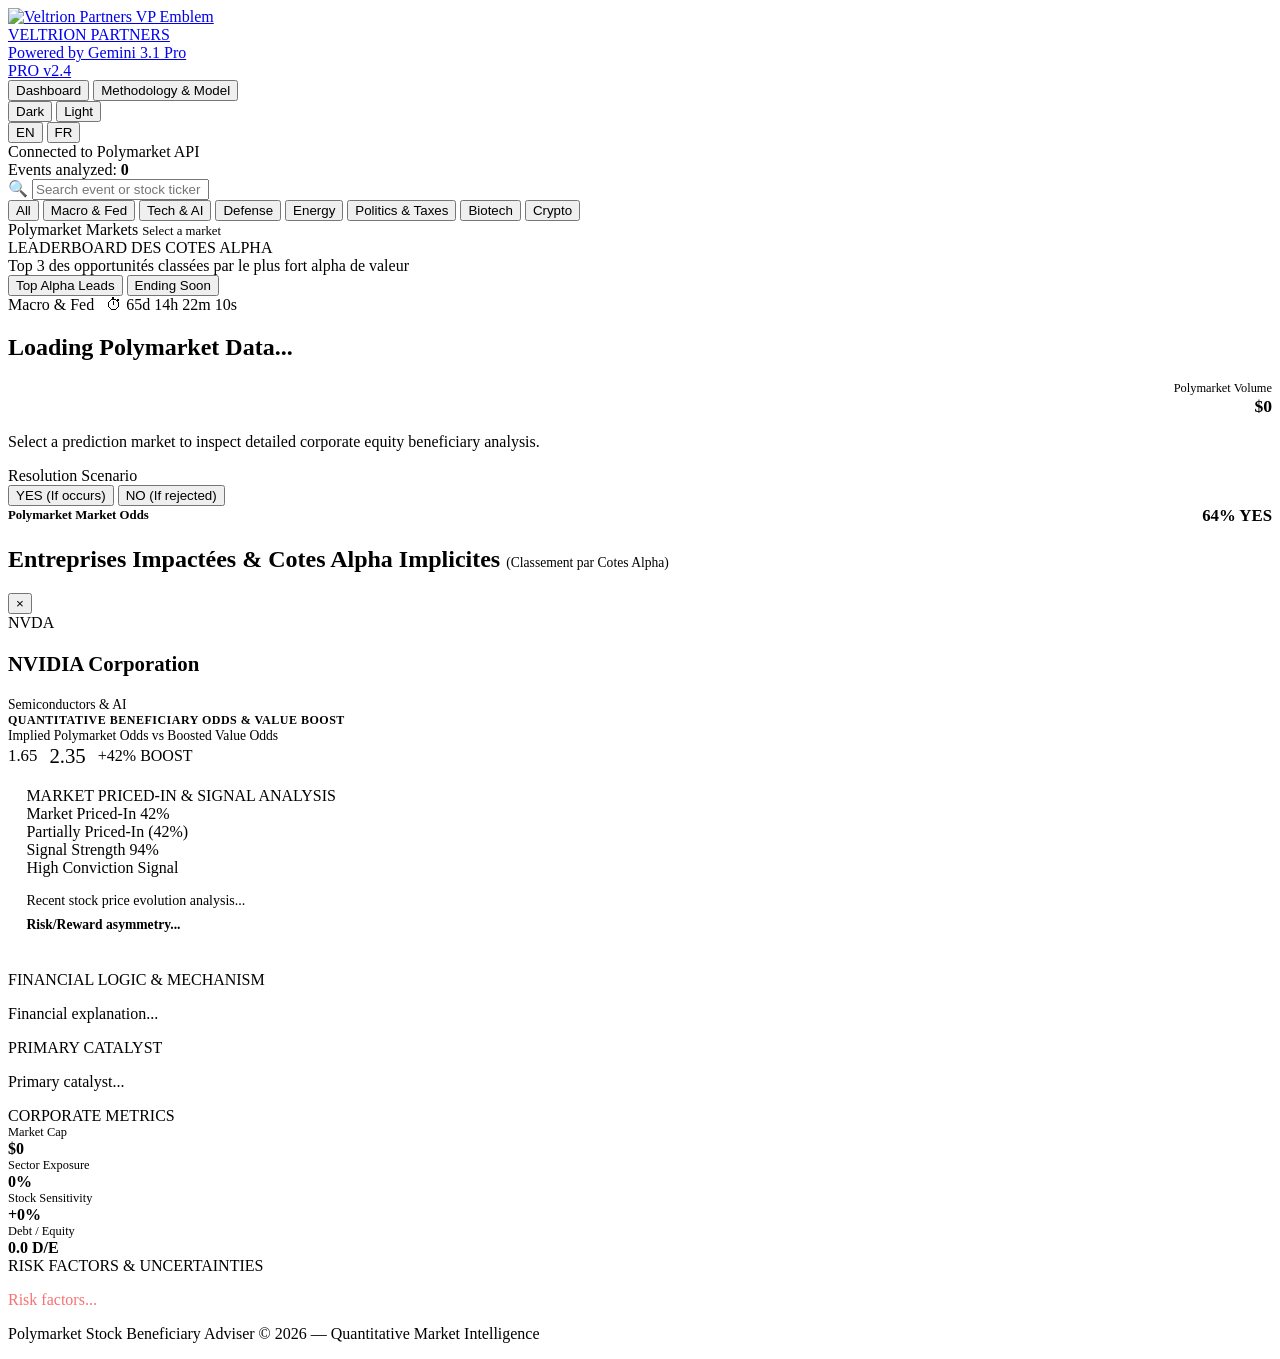
==== index.html @ 7eed27ce "Add files via upload" ====
<!DOCTYPE html>
<html lang="en">
<head>
  <meta charset="UTF-8">
  <meta name="viewport" content="width=device-width, initial-scale=1.0">
  <title>Veltrion Partners — Event Implied Equity Intelligence</title>
  <meta name="description" content="Stock market beneficiary & impact intelligence platform based on Polymarket prediction events. Identify top corporate gainers and risk exposure under event resolution scenarios.">
  <link rel="preconnect" href="https://fonts.googleapis.com">
  <link rel="preconnect" href="https://fonts.gstatic.com" crossorigin>
  <link href="https://fonts.googleapis.com/css2?family=Inter:wght@300;400;500;600;700;800&family=JetBrains+Mono:wght@400;500;700&display=swap" rel="stylesheet">
  <link rel="stylesheet" href="Assets/styles.css">
</head>
<body>

  <!-- Top Navigation Header -->
  <header class="app-header">
    <div class="header-container">
      <a href="#" class="brand-logo">
        <div class="brand-icon">
          <img src="Assets/vp_logo_detoure_original.png" alt="Veltrion Partners VP Emblem" class="brand-img-logo">
        </div>
        <div>
          <div class="brand-text">VELTRION PARTNERS</div>
          <div class="brand-subtext" data-i18n="brandSubtext">Powered by Gemini 3.1 Pro</div>
        </div>
        <span class="brand-badge">PRO v2.4</span>
      </a>

      <!-- Primary View Navigation Tabs (Clean text only, no icons) -->
      <nav class="app-nav">
        <button class="nav-tab active" id="nav-btn-dashboard" data-i18n="navDashboard">Dashboard</button>
        <button class="nav-tab" id="nav-btn-methodology" data-i18n="navMethodology">Methodology & Model</button>
      </nav>

      <div class="header-stats">
        <!-- Segmented Light / Dark Theme Switcher -->
        <div class="theme-switcher">
          <button id="theme-dark-btn" class="theme-btn active" data-theme="dark">Dark</button>
          <button id="theme-light-btn" class="theme-btn" data-theme="light">Light</button>
        </div>

        <!-- Language Switcher Button -->
        <div class="lang-switcher">
          <button id="lang-en-btn" class="lang-btn active" data-lang="en">EN</button>
          <button id="lang-fr-btn" class="lang-btn" data-lang="fr">FR</button>
        </div>

        <div class="stat-chip" id="api-status-chip">
          <span class="dot"></span>
          <span id="api-status-text">Connected to Polymarket API</span>
        </div>
        <div class="stat-chip">
          <span data-i18n="eventsAnalyzed">Events analyzed:</span>
          <strong id="events-count-badge" class="text-highlight">0</strong>
        </div>
      </div>
    </div>
  </header>

  <!-- Main Layout Container -->
  <main class="main-layout" id="main-dashboard-view">

    <!-- Left Sidebar: Event List & Filters -->
    <aside class="events-sidebar">
      <div class="controls-bar">
        <div class="search-box">
          <span class="search-icon">🔍</span>
          <input type="text" id="search-input" class="search-input" placeholder="Search event or stock ticker (NVDA, Fed...)..." data-i18n-placeholder="searchPlaceholder">
        </div>
      </div>

      <div class="category-pills" id="category-pills">
        <button class="pill-btn active" data-category="all" data-i18n="catAll">All</button>
        <button class="pill-btn" data-category="Macro & Fed" data-i18n="catMacro">Macro & Fed</button>
        <button class="pill-btn" data-category="Tech & AI Policy" data-i18n="catTech">Tech & AI</button>
        <button class="pill-btn" data-category="Defense & Geopolitics" data-i18n="catDefense">Defense</button>
        <button class="pill-btn" data-category="Energy & Climate" data-i18n="catEnergy">Energy</button>
        <button class="pill-btn" data-category="Politics & Taxes" data-i18n="catPolitics">Politics & Taxes</button>
        <button class="pill-btn" data-category="Biotech & Healthcare" data-i18n="catBiotech">Biotech</button>
        <button class="pill-btn" data-category="Crypto & Finance" data-i18n="catCrypto">Crypto</button>
      </div>

      <div class="sidebar-title">
        <span data-i18n="sidebarTitle">Polymarket Markets</span>
        <span style="font-size: 0.8rem; color: var(--text-muted);" id="market-list-subtitle" data-i18n="sidebarSubtitle">Select a market</span>
      </div>

      <!-- Events List Container -->
      <div id="events-list-container">
        <!-- Event cards will be dynamically injected here -->
      </div>
    </aside>

    <!-- Main View Panel: Active Event Dashboard -->
    <section class="dashboard-container">

      <!-- TOP ALPHA LEADERBOARD BANNER -->
      <div class="top-opportunities-banner" id="top-opportunities-banner">
        <div class="banner-header">
          <div class="banner-title-group">
            <div class="banner-title" id="banner-title" data-i18n="topBannerTitle">LEADERBOARD DES COTES ALPHA</div>
            <div class="banner-subtitle" id="banner-subtitle" data-i18n="topBannerSubtitleBoost">Top 3 des opportunités classées par le plus fort alpha de valeur</div>
          </div>
          
          <!-- Dual Leaderboard Tabs (Highest Alpha vs Ending Soon) -->
          <div class="banner-tabs">
            <button class="banner-tab-btn active" id="btn-top-boost" data-i18n="tabHighestBoost">Top Alpha Leads</button>
            <button class="banner-tab-btn" id="btn-top-ending" data-i18n="tabEndingSoon">Ending Soon</button>
          </div>
        </div>
        <div class="top-cards-grid" id="top-cards-grid">
          <!-- Top 3 stock chips injected dynamically -->
        </div>
      </div>
      
      <!-- Event Hero View -->
      <div class="glass-panel event-hero" id="event-hero-panel">
        <div class="hero-top">
          <div>
            <div style="display: flex; align-items: center; gap: 0.75rem; margin-bottom: 0.5rem;">
              <span class="event-category-badge" id="hero-category">Macro & Fed</span>
              <!-- Live Ticking Countdown Timer -->
              <span class="timer-chip" id="hero-timer-chip">
                <span class="timer-icon">⏱</span>
                <span id="hero-countdown-text">65d 14h 22m 10s</span>
              </span>
            </div>
            <h1 class="hero-title" id="hero-title">Loading Polymarket Data...</h1>
          </div>
          <div style="text-align: right;">
            <div style="font-size: 0.775rem; color: var(--text-muted);" data-i18n="polyVolume">Polymarket Volume</div>
            <div style="font-family: var(--font-mono); font-weight: 700; font-size: 1.1rem; color: var(--text-primary);" id="hero-volume">$0</div>
          </div>
        </div>

        <p class="hero-description" id="hero-description">
          Select a prediction market to inspect detailed corporate equity beneficiary analysis.
        </p>

        <!-- Interactive Outcome Toggle & Fixed Read-Only Probability Display -->
        <div class="scenario-controls">
          <div class="outcome-toggle-group">
            <span class="control-label" data-i18n="resolutionScenario">Resolution Scenario</span>
            <div class="toggle-btns">
              <button class="toggle-btn active-yes" id="btn-scenario-yes" data-i18n="btnYes">YES (If occurs)</button>
              <button class="toggle-btn" id="btn-scenario-no" data-i18n="btnNo">NO (If rejected)</button>
            </div>
          </div>

          <!-- Fixed Read-Only Polymarket Gauge -->
          <div class="fixed-prob-box">
            <div style="display: flex; justify-content: space-between; align-items: center; font-size: 0.8rem;">
              <span style="font-weight: 600; color: var(--text-secondary);" data-i18n="fixedProbTitle">Polymarket Market Odds</span>
              <span style="font-family: var(--font-mono); font-weight: 700; color: var(--text-primary); font-size: 1.05rem;" id="hero-live-prob">64% YES</span>
            </div>
            <div class="fixed-prob-bar-track">
              <div class="fixed-prob-bar-fill" id="hero-live-prob-bar" style="width: 64%;"></div>
            </div>
          </div>
        </div>
      </div>

      <!-- Beneficiary Stock Grid Section -->
      <div class="beneficiaries-section">
        <div class="section-header">
          <h2 class="section-title">
            <span data-i18n="impactedTitle">Entreprises Impactées & Cotes Alpha Implicites</span>
            <span style="font-size: 0.85rem; font-weight: 400; color: var(--text-muted);" id="beneficiaries-subtitle">(Classement par Cotes Alpha)</span>
          </h2>
        </div>

        <div class="beneficiaries-grid" id="beneficiaries-grid">
          <!-- Stock Cards injected dynamically -->
        </div>
      </div>

    </section>
  </main>

  <!-- DEDICATED EXPANDED METHODOLOGY PANEL (FULL TAB VIEW) -->
  <section class="methodology-container" id="main-methodology-view" style="display: none;">
    <div class="glass-panel methodology-panel">
      <div class="methodology-header">
        <h1 data-i18n="methodologyTitle">Quantitative Implied Alpha & Pricing Lag Methodology</h1>
        <p data-i18n="methodologySubtitle">Institutional model framework developed by Veltrion Partners & powered by Gemini 3.1 Pro engine.</p>
      </div>

      <div class="methodology-grid">
        <!-- Card 1: Core Alpha Formula -->
        <div class="methodology-card">
          <div class="methodology-card-title" data-i18n="methFormulaTitle">1. Mathematical Implied Base Odds & Alpha Model</div>
          <div class="formula-box">
            <code>Base Implied Odds = 1 / P(Polymarket)</code><br>
            <code>Alpha Implied Odds = Base Odds × [1 + ((100 - PricedIn%) / 100) × (SignalStrength% / 100) × 0.42 + (β_stock / 20) × 0.22]</code>
          </div>
          <p data-i18n="methFormulaDesc">The Implied Value Alpha model quantifies the temporal lag between rapid prediction market re-pricing and trailing stock equity valuations. When prediction odds shift before stock prices adjust, the model projects asymmetric value alpha.</p>
        </div>

        <!-- Card 2: Dual Data Pillars -->
        <div class="methodology-card">
          <div class="methodology-card-title" data-i18n="methPillarsTitle">2. Dual Core Pillars & Correlation Signals</div>
          <ul class="methodology-list">
            <li><strong data-i18n="methPillar1Title">Polymarket Live Order Book:</strong> Direct stream of live event resolution probabilities ($P_{YES}$ / $P_{NO}$) updated in real time via the Polymarket Gamma API.</li>
            <li><strong data-i18n="methPillar2Title">Market Priced-In Level (%):</strong> Evaluates 30-day trailing stock momentum against prediction odds velocity to calculate unpriced equity alpha.</li>
            <li><strong data-i18n="methPillar3Title">Signal Strength Conviction (%):</strong> Multi-factor revenue and EPS exposure score derived from SEC EDGAR 10-K filings, corporate supply chains, and macroeconomic factor sensitivities.</li>
          </ul>
        </div>

        <!-- Card 3: Dual Gauges Logic -->
        <div class="methodology-card">
          <div class="methodology-card-title" data-i18n="methGaugesTitle">3. Institutional Dual Gauges Interpretation</div>
          <div class="gauges-explain-grid">
            <div>
              <strong style="color: var(--accent-gainer);" data-i18n="methPricedInLow">Low Priced-In (0–35%):</strong>
              <p data-i18n="methPricedInLowDesc">High unpriced opportunity. The equity market has not yet discounted the prediction outcome, creating maximum risk/reward asymmetry.</p>
            </div>
            <div style="margin-top: 0.5rem;">
              <strong style="color: var(--accent-cyan);" data-i18n="methSignalHigh">High Signal Conviction (80–100%):</strong>
              <p data-i18n="methSignalHighDesc">High directional conviction. Corporate cash flows and guidance have direct material exposure to the event catalyst.</p>
            </div>
          </div>
        </div>

        <!-- Card 4: Quantitative Beta Matrix & Execution Pipeline -->
        <div class="methodology-card">
          <div class="methodology-card-title" data-i18n="methBetaTitle">4. Event Beta & Stock Sensitivity Matrix</div>
          <p data-i18n="methBetaDesc" style="margin-bottom: 0.75rem;">Each corporate equity is assigned a specialized sector event beta ($\beta_{\text{event}}$). For macro rate decisions, commercial tariffs, or defense spending approvals, the model computes price impact coefficients per basis point shift in prediction odds.</p>
          <p data-i18n="methSourcesDesc" style="font-size: 0.85rem; color: var(--text-secondary); border-top: 1px dashed var(--border-subtle); padding-top: 0.75rem;">Engineered by Veltrion Partners and powered by Gemini 3.1 Pro reasoning, data is synthesized continuously from live prediction orderbooks, SEC EDGAR disclosures, interest rate futures curves, and historical stock betas.</p>
        </div>
      </div>
    </div>
  </section>

  <!-- Deep Company Analysis Modal -->
  <div class="modal-overlay" id="company-modal">
    <div class="modal-container">
      <button class="modal-close-btn" id="modal-close-btn">&times;</button>
      
      <div class="modal-header">
        <div class="modal-title-row">
          <span class="ticker-badge" id="modal-ticker">NVDA</span>
          <div>
            <h3 style="font-family: var(--font-heading); font-size: 1.3rem; color: var(--text-primary);" id="modal-company-name">NVIDIA Corporation</h3>
            <div style="font-size: 0.85rem; color: var(--text-muted);" id="modal-sector">Semiconductors & AI</div>
          </div>
        </div>
      </div>

      <!-- Odds Analysis Banner in Modal -->
      <div class="modal-odds-banner">
        <div>
          <div style="font-size: 0.75rem; font-weight: 700; color: var(--text-muted); text-transform: uppercase; letter-spacing: 0.5px;" data-i18n="modalOddsBannerTitle">QUANTITATIVE BENEFICIARY ODDS & VALUE BOOST</div>
          <div style="font-size: 0.85rem; color: var(--text-secondary);" id="modal-odds-sub-detail">Implied Polymarket Odds vs Boosted Value Odds</div>
        </div>
        <div style="display: flex; align-items: center; gap: 0.75rem;">
          <span class="base-odds" id="modal-base-odds" style="font-size: 1.05rem;">1.65</span>
          <span class="boosted-odds" id="modal-boosted-odds" style="font-size: 1.3rem;">2.35</span>
          <span class="boost-pill" id="modal-boost-pill">+42% BOOST</span>
        </div>
      </div>

      <!-- Market Priced-In & Signal Strength Section in Modal -->
      <div class="modal-section" style="background: rgba(255, 255, 255, 0.03); border: 1px solid var(--border-medium); padding: 1.15rem; border-radius: var(--radius-md);">
        <div class="modal-section-title" data-i18n="modalPricedInTitle">MARKET PRICED-IN & SIGNAL ANALYSIS</div>
        
        <!-- Modal Dual Gauges -->
        <div class="dual-gauges-grid" style="margin-bottom: 1rem;">
          <div class="gauge-card">
            <div class="gauge-top-row">
              <span class="gauge-title" data-i18n="pricedInLabel">Market Priced-In</span>
              <span class="gauge-value-text" id="modal-priced-in-status">42%</span>
            </div>
            <div class="gauge-track">
              <div class="gauge-fill fill-priced-in" id="modal-priced-in-bar" style="width: 42%;"></div>
            </div>
            <div class="gauge-subtitle-text" id="modal-priced-in-status-text">Partially Priced-In (42%)</div>
          </div>

          <div class="gauge-card">
            <div class="gauge-top-row">
              <span class="gauge-title" data-i18n="signalLabel">Signal Strength</span>
              <span class="gauge-value-text signal-high" id="modal-signal-score">94%</span>
            </div>
            <div class="gauge-track">
              <div class="gauge-fill fill-signal" id="modal-signal-bar" style="width: 94%;"></div>
            </div>
            <div class="gauge-subtitle-text" id="modal-signal-status-text">High Conviction Signal</div>
          </div>
        </div>

        <p class="modal-text" id="modal-priced-in-move" style="font-size: 0.875rem; margin-bottom: 0.5rem; color: var(--text-secondary);">Recent stock price evolution analysis...</p>
        <div style="font-size: 0.85rem; font-weight: 600; color: var(--accent-gainer);" id="modal-priced-in-asymmetry">Risk/Reward asymmetry...</div>
      </div>

      <div class="modal-section" style="margin-top: 1.25rem;">
        <div class="modal-section-title" data-i18n="modalFinancialLogic">FINANCIAL LOGIC & MECHANISM</div>
        <p class="modal-text" id="modal-rationale">Financial explanation...</p>
      </div>

      <div class="modal-section">
        <div class="modal-section-title" data-i18n="modalPrimaryCatalyst">PRIMARY CATALYST</div>
        <p class="modal-text" id="modal-catalyst">Primary catalyst...</p>
      </div>

      <div class="modal-section">
        <div class="modal-section-title" data-i18n="modalCorporateMetrics">CORPORATE METRICS</div>
        <div class="metrics-grid">
          <div>
            <div style="font-size: 0.775rem; color: var(--text-muted);" data-i18n="modalMarketCap">Market Cap</div>
            <div style="font-weight: 700; color: var(--text-primary);" id="modal-mcap">$0</div>
          </div>
          <div>
            <div style="font-size: 0.775rem; color: var(--text-muted);" data-i18n="modalExposure">Sector Exposure</div>
            <div style="font-weight: 700; color: var(--text-primary);" id="modal-exposure">0%</div>
          </div>
          <div>
            <div style="font-size: 0.775rem; color: var(--text-muted);" data-i18n="modalSensitivity">Stock Sensitivity</div>
            <div style="font-weight: 700; color: var(--accent-gainer);" id="modal-sensitivity">+0%</div>
          </div>
          <div>
            <div style="font-size: 0.775rem; color: var(--text-muted);" data-i18n="modalDebt">Debt / Equity</div>
            <div style="font-weight: 700; color: var(--text-primary);" id="modal-debt">0.0 D/E</div>
          </div>
        </div>
      </div>

      <div class="modal-section">
        <div class="modal-section-title" data-i18n="modalRisks" style="color: var(--accent-risk);">RISK FACTORS & UNCERTAINTIES</div>
        <p class="modal-text" id="modal-risks" style="color: #f87171;">Risk factors...</p>
      </div>
    </div>
  </div>

  <footer class="app-footer">
    <p data-i18n="footerText">Polymarket Stock Beneficiary Adviser &copy; 2026 — Quantitative Market Intelligence</p>
  </footer>

  <script src="Assets/polymarket_api.js"></script>
  <script src="Assets/beneficiary_mapping.js"></script>
  <script src="Assets/app.js"></script>
</body>
</html>
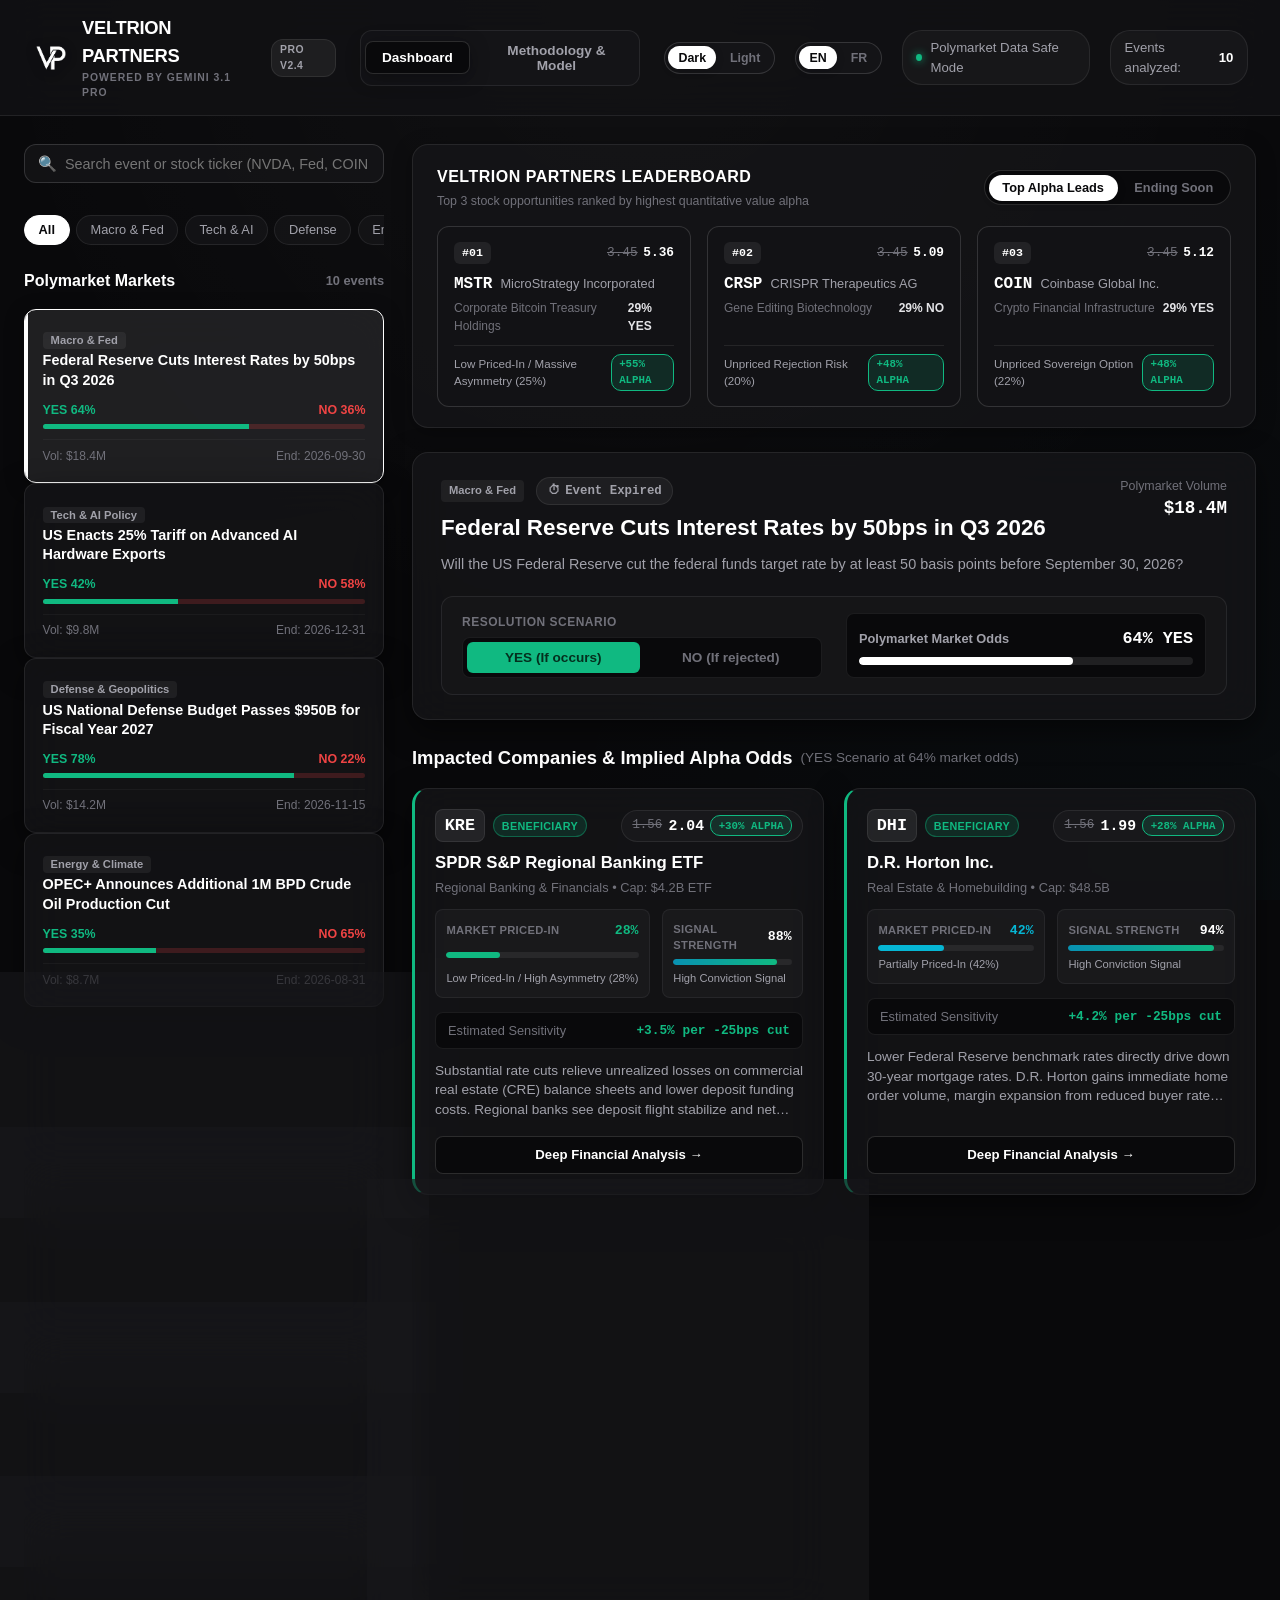
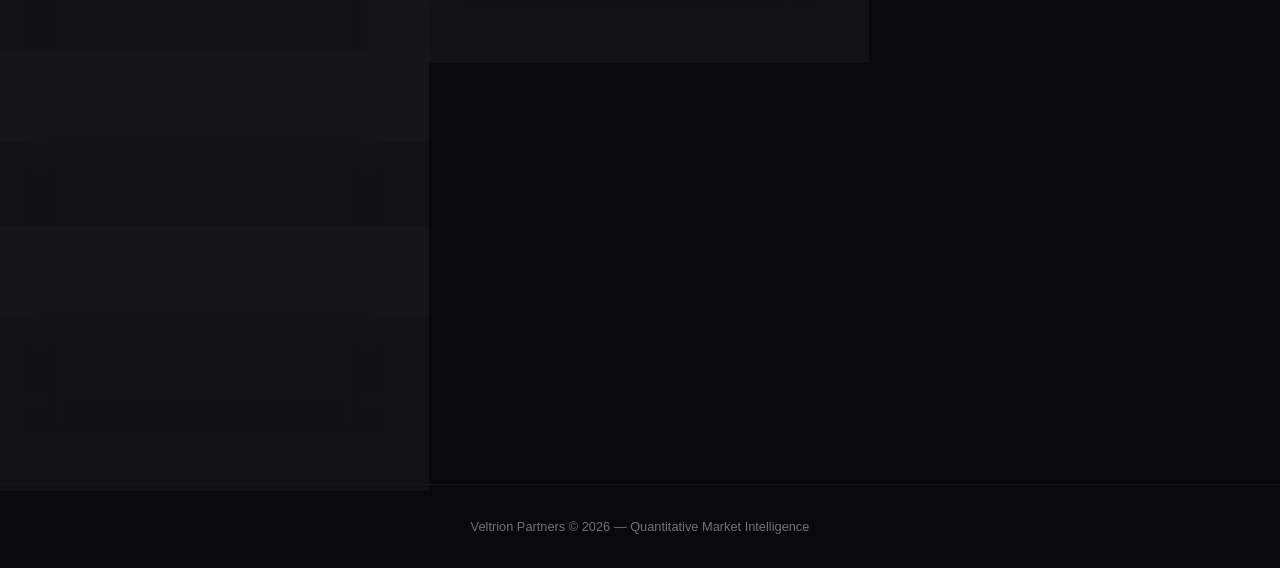
==== commit 73caefa1: "Fix GitHub Pages asset paths so the site loads correctly from the repo root." ====
--- a/index.html
+++ b/index.html
@@ -8,7 +8,7 @@
   <link rel="preconnect" href="https://fonts.googleapis.com">
   <link rel="preconnect" href="https://fonts.gstatic.com" crossorigin>
   <link href="https://fonts.googleapis.com/css2?family=Inter:wght@300;400;500;600;700;800&family=JetBrains+Mono:wght@400;500;700&display=swap" rel="stylesheet">
-  <link rel="stylesheet" href="Assets/styles.css">
+  <link rel="stylesheet" href="styles.css">
 </head>
 <body>
 
@@ -17,7 +17,7 @@
     <div class="header-container">
       <a href="#" class="brand-logo">
         <div class="brand-icon">
-          <img src="Assets/vp_logo_detoure_original.png" alt="Veltrion Partners VP Emblem" class="brand-img-logo">
+          <img src="vp_logo_detoure_original.png" alt="Veltrion Partners VP Emblem" class="brand-img-logo">
         </div>
         <div>
           <div class="brand-text">VELTRION PARTNERS</div>
@@ -193,16 +193,16 @@
             <code>Base Implied Odds = 1 / P(Polymarket)</code><br>
             <code>Alpha Implied Odds = Base Odds × [1 + ((100 - PricedIn%) / 100) × (SignalStrength% / 100) × 0.42 + (β_stock / 20) × 0.22]</code>
           </div>
-          <p data-i18n="methFormulaDesc">The Implied Value Alpha model quantifies the temporal lag between rapid prediction market re-pricing and trailing stock equity valuations. When prediction odds shift before stock prices adjust, the model projects asymmetric value alpha.</p>
+          <p data-i18n="methFormulaDesc">The Implied Value Alpha model quantifies the temporal lag between rapid prediction market re-pricing and trailing stock equity valuations. When prediction odds shift before stock prices fully adjust, the model estimates the unpriced value component attributable to direct company exposure and event sensitivity.</p>
         </div>
 
         <!-- Card 2: Dual Data Pillars -->
         <div class="methodology-card">
           <div class="methodology-card-title" data-i18n="methPillarsTitle">2. Dual Core Pillars & Correlation Signals</div>
           <ul class="methodology-list">
-            <li><strong data-i18n="methPillar1Title">Polymarket Live Order Book:</strong> Direct stream of live event resolution probabilities ($P_{YES}$ / $P_{NO}$) updated in real time via the Polymarket Gamma API.</li>
+            <li><strong data-i18n="methPillar1Title">Polymarket Live Order Book:</strong> Direct stream of live event resolution probabilities (PYES / PNO) updated in real time via prediction market liquidity.</li>
             <li><strong data-i18n="methPillar2Title">Market Priced-In Level (%):</strong> Evaluates 30-day trailing stock momentum against prediction odds velocity to calculate unpriced equity alpha.</li>
-            <li><strong data-i18n="methPillar3Title">Signal Strength Conviction (%):</strong> Multi-factor revenue and EPS exposure score derived from SEC EDGAR 10-K filings, corporate supply chains, and macroeconomic factor sensitivities.</li>
+            <li><strong data-i18n="methPillar3Title">Signal Strength Conviction (%):</strong> Multi-factor revenue and EPS exposure score derived from SEC EDGAR 10-K filings, corporate supply chain data, and sector beta.</li>
           </ul>
         </div>
 
@@ -224,8 +224,8 @@
         <!-- Card 4: Quantitative Beta Matrix & Execution Pipeline -->
         <div class="methodology-card">
           <div class="methodology-card-title" data-i18n="methBetaTitle">4. Event Beta & Stock Sensitivity Matrix</div>
-          <p data-i18n="methBetaDesc" style="margin-bottom: 0.75rem;">Each corporate equity is assigned a specialized sector event beta ($\beta_{\text{event}}$). For macro rate decisions, commercial tariffs, or defense spending approvals, the model computes price impact coefficients per basis point shift in prediction odds.</p>
-          <p data-i18n="methSourcesDesc" style="font-size: 0.85rem; color: var(--text-secondary); border-top: 1px dashed var(--border-subtle); padding-top: 0.75rem;">Engineered by Veltrion Partners and powered by Gemini 3.1 Pro reasoning, data is synthesized continuously from live prediction orderbooks, SEC EDGAR disclosures, interest rate futures curves, and historical stock betas.</p>
+          <p data-i18n="methBetaDesc" style="margin-bottom: 0.75rem;">Each corporate equity is assigned a specialized sector event beta (βevent). For macro rate decisions, commercial exposure and product demand elasticity materially alter the final alpha calculation.</p>
+          <p data-i18n="methSourcesDesc" style="font-size: 0.85rem; color: var(--text-secondary); border-top: 1px dashed var(--border-subtle); padding-top: 0.75rem;">Engineered by Veltrion Partners and powered by Gemini 3.1 Pro reasoning, data is synthesized continuously from live prediction orderbooks, SEC EDGAR regulatory disclosures, macroeconomic futures, and sector beta history.</p>
         </div>
       </div>
     </div>
@@ -249,7 +249,7 @@
       <!-- Odds Analysis Banner in Modal -->
       <div class="modal-odds-banner">
         <div>
-          <div style="font-size: 0.75rem; font-weight: 700; color: var(--text-muted); text-transform: uppercase; letter-spacing: 0.5px;" data-i18n="modalOddsBannerTitle">QUANTITATIVE BENEFICIARY ODDS & VALUE BOOST</div>
+          <div style="font-size: 0.75rem; font-weight: 700; color: var(--text-muted); text-transform: uppercase; letter-spacing: 0.5px;" data-i18n="modalOddsBannerTitle">QUANTITATIVE BENEFICIARY ODDS & IMPLIED ALPHA</div>
           <div style="font-size: 0.85rem; color: var(--text-secondary);" id="modal-odds-sub-detail">Implied Polymarket Odds vs Boosted Value Odds</div>
         </div>
         <div style="display: flex; align-items: center; gap: 0.75rem;">
@@ -335,10 +335,8 @@
     <p data-i18n="footerText">Polymarket Stock Beneficiary Adviser &copy; 2026 — Quantitative Market Intelligence</p>
   </footer>
 
-  <script src="Assets/polymarket_api.js"></script>
-  <script src="Assets/beneficiary_mapping.js"></script>
-  <script src="Assets/app.js"></script>
+  <script src="polymarket_api.js"></script>
+  <script src="beneficiary_mapping.js"></script>
+  <script src="app.js"></script>
 </body>
 </html>
-
-
--- a/styles.css
+++ b/styles.css
@@ -0,0 +1,1429 @@
+:root {
+  --bg-primary: #09090b;       /* Zinc 950 obsidian dark */
+  --bg-secondary: #121215;     /* Dark Charcoal card surface */
+  --bg-card: rgba(24, 24, 27, 0.65);
+  --bg-card-hover: rgba(39, 39, 42, 0.75);
+  --bg-glass: rgba(18, 18, 20, 0.8);
+  
+  --border-subtle: rgba(255, 255, 255, 0.08);
+  --border-medium: rgba(255, 255, 255, 0.14);
+  --border-glow: rgba(255, 255, 255, 0.25);
+  --border-gainer: rgba(16, 185, 129, 0.4);
+  --border-risk: rgba(239, 68, 68, 0.4);
+
+  --accent-white: #ffffff;
+  --accent-silver: #e4e4e7;
+  --accent-gainer: #10b981;   /* Emerald 500 */
+  --accent-risk: #ef4444;     /* Red 500 */
+  --accent-cyan: #06b6d4;     /* Cyan 500 */
+  
+  --text-primary: #ffffff;
+  --text-secondary: #a1a1aa;  /* Zinc 400 */
+  --text-muted: #71717a;      /* Zinc 500 */
+  
+  --font-heading: 'Inter', -apple-system, sans-serif;
+  --font-body: 'Inter', -apple-system, sans-serif;
+  --font-mono: 'JetBrains Mono', monospace;
+
+  --shadow-card: 0 10px 30px rgba(0, 0, 0, 0.5);
+  --shadow-subtle: 0 4px 20px rgba(0, 0, 0, 0.3);
+
+  --radius-xl: 20px;
+  --radius-lg: 16px;
+  --radius-md: 12px;
+  --radius-sm: 8px;
+  --transition-fast: 0.2s cubic-bezier(0.16, 1, 0.3, 1);
+  --transition-normal: 0.35s cubic-bezier(0.16, 1, 0.3, 1);
+}
+
+/* Light Theme Variables (Apple Minimalist Pure White & Soft Zinc) */
+:root[data-theme="light"] {
+  --bg-primary: #f8fafc;       /* Slate 50 pure light */
+  --bg-secondary: #ffffff;     /* Pure white card surface */
+  --bg-card: #ffffff;
+  --bg-card-hover: #f1f5f9;
+  --bg-glass: rgba(255, 255, 255, 0.92);
+  
+  --border-subtle: rgba(15, 23, 42, 0.08);
+  --border-medium: rgba(15, 23, 42, 0.15);
+  --border-glow: rgba(15, 23, 42, 0.25);
+  --border-gainer: rgba(16, 185, 129, 0.35);
+  --border-risk: rgba(239, 68, 68, 0.35);
+
+  --accent-white: #0f172a;
+  --accent-silver: #334155;
+  --accent-gainer: #059669;   /* Emerald 600 */
+  --accent-risk: #dc2626;     /* Red 600 */
+  --accent-cyan: #0891b2;     /* Cyan 600 */
+  
+  --text-primary: #0f172a;    /* Slate 900 */
+  --text-secondary: #334155;  /* Slate 700 */
+  --text-muted: #64748b;      /* Slate 500 */
+
+  --shadow-card: 0 10px 30px rgba(15, 23, 42, 0.06);
+  --shadow-subtle: 0 4px 15px rgba(15, 23, 42, 0.04);
+}
+
+*, *::before, *::after {
+  box-sizing: border-box;
+  margin: 0;
+  padding: 0;
+}
+
+body {
+  background-color: var(--bg-primary);
+  background-image: 
+    radial-gradient(circle at 50% 0%, rgba(255, 255, 255, 0.03) 0%, transparent 60%),
+    radial-gradient(circle at 100% 100%, rgba(6, 182, 212, 0.02) 0%, transparent 50%);
+  background-attachment: fixed;
+  color: var(--text-primary);
+  font-family: var(--font-body);
+  line-height: 1.5;
+  min-height: 100vh;
+  overflow-x: hidden;
+  -webkit-font-smoothing: antialiased;
+}
+
+/* Glassmorphism utility */
+.glass-panel {
+  background: var(--bg-card);
+  backdrop-filter: blur(20px);
+  -webkit-backdrop-filter: blur(20px);
+  border: 1px solid var(--border-subtle);
+  border-radius: var(--radius-lg);
+  box-shadow: var(--shadow-card);
+  transition: border-color var(--transition-fast), transform var(--transition-fast), box-shadow var(--transition-fast);
+}
+
+/* App Header */
+.app-header {
+  position: sticky;
+  top: 0;
+  z-index: 100;
+  background: var(--bg-glass);
+  backdrop-filter: blur(20px);
+  -webkit-backdrop-filter: blur(20px);
+  border-bottom: 1px solid var(--border-subtle);
+  padding: 0.9rem 2rem;
+}
+
+.header-container {
+  max-width: 1400px;
+  margin: 0 auto;
+  display: flex;
+  justify-content: space-between;
+  align-items: center;
+  gap: 1.5rem;
+}
+
+.brand-logo {
+  display: flex;
+  align-items: center;
+  gap: 0.75rem;
+  text-decoration: none;
+}
+
+.brand-icon {
+  width: 38px;
+  height: 38px;
+  display: flex;
+  align-items: center;
+  justify-content: center;
+}
+
+.brand-img-logo {
+  width: 44px;
+  height: 44px;
+  object-fit: contain;
+  color: var(--text-primary);
+  filter: drop-shadow(0 2px 6px rgba(0, 0, 0, 0.3));
+  transition: filter var(--transition-fast);
+}
+
+:root[data-theme="light"] .brand-img-logo {
+  filter: invert(1) drop-shadow(0 2px 6px rgba(0, 0, 0, 0.15));
+}
+
+.brand-text {
+  font-family: var(--font-heading);
+  font-size: 1.15rem;
+  font-weight: 800;
+  letter-spacing: -0.3px;
+  color: var(--text-primary);
+}
+
+.brand-subtext {
+  font-size: 0.65rem;
+  font-weight: 600;
+  letter-spacing: 1px;
+  color: var(--text-muted);
+  text-transform: uppercase;
+}
+
+.brand-badge {
+  font-size: 0.65rem;
+  padding: 0.15rem 0.5rem;
+  border-radius: 12px;
+  background: rgba(255, 255, 255, 0.06);
+  border: 1px solid var(--border-subtle);
+  color: var(--text-secondary);
+  font-weight: 600;
+  text-transform: uppercase;
+  letter-spacing: 0.5px;
+}
+
+.header-stats {
+  display: flex;
+  align-items: center;
+  gap: 1.25rem;
+}
+
+/* Theme & Language Switchers (Segmented Control) */
+.theme-switcher, .lang-switcher {
+  display: flex;
+  background: var(--bg-card);
+  border: 1px solid var(--border-medium);
+  border-radius: 20px;
+  padding: 0.2rem;
+  gap: 0.2rem;
+}
+
+.theme-btn, .lang-btn {
+  background: transparent;
+  border: none;
+  color: var(--text-muted);
+  font-family: var(--font-heading);
+  font-size: 0.775rem;
+  font-weight: 600;
+  padding: 0.3rem 0.65rem;
+  border-radius: 16px;
+  cursor: pointer;
+  transition: all var(--transition-fast);
+  display: flex;
+  align-items: center;
+  gap: 0.3rem;
+}
+
+.theme-btn:hover, .lang-btn:hover {
+  color: var(--text-primary);
+}
+
+.theme-btn.active, .lang-btn.active {
+  background: var(--accent-white);
+  color: var(--bg-primary);
+  font-weight: 700;
+  box-shadow: 0 2px 8px rgba(0, 0, 0, 0.15);
+}
+
+.stat-chip {
+  display: flex;
+  align-items: center;
+  gap: 0.5rem;
+  background: rgba(255, 255, 255, 0.03);
+  border: 1px solid var(--border-subtle);
+  padding: 0.4rem 0.85rem;
+  border-radius: 20px;
+  font-size: 0.825rem;
+  color: var(--text-secondary);
+}
+
+.stat-chip .dot {
+  width: 7px;
+  height: 7px;
+  border-radius: 50%;
+  background: var(--accent-gainer);
+  box-shadow: 0 0 8px var(--accent-gainer);
+  animation: pulse-live 2s infinite;
+}
+
+@keyframes pulse-live {
+  0%, 100% { opacity: 1; transform: scale(1); }
+  50% { opacity: 0.4; transform: scale(1.2); }
+}
+
+/* Main Layout */
+.main-layout {
+  max-width: 1400px;
+  margin: 1.75rem auto;
+  padding: 0 1.5rem;
+  display: grid;
+  grid-template-columns: 360px 1fr;
+  gap: 1.75rem;
+}
+
+@media (max-width: 1024px) {
+  .main-layout {
+    grid-template-columns: 1fr;
+  }
+}
+
+/* Section Controls & Search */
+.controls-bar {
+  margin-bottom: 1rem;
+  display: flex;
+  gap: 1rem;
+  align-items: center;
+}
+
+.search-box {
+  position: relative;
+  flex: 1;
+}
+
+.search-input {
+  width: 100%;
+  padding: 0.65rem 1rem 0.65rem 2.5rem;
+  background: var(--bg-card);
+  border: 1px solid var(--border-medium);
+  border-radius: var(--radius-md);
+  color: var(--text-primary);
+  font-family: var(--font-body);
+  font-size: 0.9rem;
+  outline: none;
+  transition: border-color var(--transition-fast);
+}
+
+.search-input:focus {
+  border-color: var(--accent-white);
+}
+
+.search-icon {
+  position: absolute;
+  left: 0.85rem;
+  top: 50%;
+  transform: translateY(-50%);
+  color: var(--text-muted);
+  font-size: 0.95rem;
+}
+
+.category-pills {
+  display: flex;
+  gap: 0.4rem;
+  overflow-x: auto;
+  padding-bottom: 0.5rem;
+  scrollbar-width: none;
+}
+
+.category-pills::-webkit-scrollbar {
+  display: none;
+}
+
+.pill-btn {
+  background: var(--bg-card);
+  border: 1px solid var(--border-subtle);
+  color: var(--text-secondary);
+  padding: 0.4rem 0.85rem;
+  border-radius: 16px;
+  font-size: 0.8rem;
+  font-weight: 500;
+  cursor: pointer;
+  white-space: nowrap;
+  transition: all var(--transition-fast);
+}
+
+.pill-btn:hover {
+  background: var(--bg-card-hover);
+  color: var(--text-primary);
+}
+
+.pill-btn.active {
+  background: var(--accent-white);
+  border-color: var(--accent-white);
+  color: var(--bg-primary);
+  font-weight: 700;
+}
+
+/* Sidebar Title & Event List */
+.events-sidebar {
+  display: flex;
+  flex-direction: column;
+  gap: 1rem;
+}
+
+.sidebar-title {
+  font-family: var(--font-heading);
+  font-size: 1rem;
+  font-weight: 700;
+  color: var(--text-primary);
+  display: flex;
+  justify-content: space-between;
+  align-items: center;
+}
+
+.event-card {
+  padding: 1.1rem;
+  cursor: pointer;
+  position: relative;
+  overflow: hidden;
+  background: var(--bg-card);
+  border: 1px solid var(--border-subtle);
+  border-radius: var(--radius-md);
+  transition: all var(--transition-fast);
+}
+
+.event-card:hover {
+  border-color: var(--border-medium);
+  background: var(--bg-card-hover);
+  transform: translateY(-1px);
+}
+
+.event-card.selected {
+  border-color: var(--accent-white);
+  background: var(--bg-card-hover);
+  box-shadow: var(--shadow-subtle);
+}
+
+.event-card.selected::before {
+  content: '';
+  position: absolute;
+  left: 0;
+  top: 0;
+  bottom: 0;
+  width: 3px;
+  background: var(--accent-white);
+}
+  background: #ffffff;
+}
+
+.event-card-header {
+  display: flex;
+  justify-content: space-between;
+  align-items: center;
+  margin-bottom: 0.5rem;
+}
+
+.event-category-badge {
+  font-size: 0.7rem;
+  font-weight: 600;
+  padding: 0.15rem 0.5rem;
+  border-radius: 4px;
+  background: rgba(255, 255, 255, 0.06);
+  color: var(--text-secondary);
+}
+
+.event-card-title {
+  font-family: var(--font-heading);
+  font-size: 0.9rem;
+  font-weight: 600;
+  line-height: 1.35;
+  color: var(--text-primary);
+  margin-bottom: 0.65rem;
+}
+
+.event-prob-bar-container {
+  margin-top: 0.5rem;
+}
+
+.prob-labels {
+  display: flex;
+  justify-content: space-between;
+  font-size: 0.775rem;
+  font-weight: 600;
+  margin-bottom: 0.3rem;
+}
+
+.prob-yes { color: var(--accent-gainer); }
+.prob-no { color: var(--accent-risk); }
+
+.prob-bar {
+  height: 5px;
+  border-radius: 3px;
+  background: rgba(239, 68, 68, 0.2);
+  overflow: hidden;
+  display: flex;
+}
+
+.prob-bar-fill {
+  height: 100%;
+  background: var(--accent-gainer);
+  transition: width 0.4s ease;
+}
+
+.event-meta {
+  display: flex;
+  justify-content: space-between;
+  font-size: 0.75rem;
+  color: var(--text-muted);
+  margin-top: 0.65rem;
+  padding-top: 0.4rem;
+  border-top: 1px solid rgba(255, 255, 255, 0.04);
+}
+
+/* Dashboard Container */
+.dashboard-container {
+  display: flex;
+  flex-direction: column;
+  gap: 1.5rem;
+}
+
+/* Leaderboard Banner Section */
+.top-opportunities-banner {
+  padding: 1.25rem 1.5rem;
+  background: var(--bg-card);
+  border: 1px solid var(--border-subtle);
+  border-radius: var(--radius-lg);
+  box-shadow: var(--shadow-subtle);
+}
+
+.banner-header {
+  display: flex;
+  justify-content: space-between;
+  align-items: center;
+  gap: 1rem;
+  flex-wrap: wrap;
+  margin-bottom: 1rem;
+}
+
+.banner-title-group {
+  display: flex;
+  flex-direction: column;
+  gap: 0.15rem;
+}
+
+.banner-title {
+  font-family: var(--font-heading);
+  font-size: 1rem;
+  font-weight: 800;
+  letter-spacing: 0.5px;
+  color: var(--text-primary);
+  text-transform: uppercase;
+}
+
+.banner-subtitle {
+  font-size: 0.775rem;
+  color: var(--text-muted);
+}
+
+/* Segmented Tab Switcher */
+.banner-tabs {
+  display: flex;
+  background: var(--bg-primary);
+  border: 1px solid var(--border-medium);
+  border-radius: 20px;
+  padding: 0.2rem;
+  gap: 0.2rem;
+}
+
+.banner-tab-btn {
+  background: transparent;
+  border: none;
+  color: var(--text-muted);
+  font-family: var(--font-heading);
+  font-size: 0.8rem;
+  font-weight: 600;
+  padding: 0.35rem 0.85rem;
+  border-radius: 16px;
+  cursor: pointer;
+  transition: all var(--transition-fast);
+  white-space: nowrap;
+}
+
+.banner-tab-btn:hover {
+  color: var(--text-primary);
+}
+
+.banner-tab-btn.active {
+  background: var(--accent-white);
+  color: var(--bg-primary);
+  font-weight: 700;
+  box-shadow: 0 2px 8px rgba(0, 0, 0, 0.15);
+}
+
+.top-cards-grid {
+  display: grid;
+  grid-template-columns: repeat(auto-fit, minmax(240px, 1fr));
+  gap: 1rem;
+}
+
+.top-stock-card {
+  background: var(--bg-secondary);
+  border: 1px solid var(--border-medium);
+  border-radius: var(--radius-md);
+  padding: 0.9rem 1rem;
+  cursor: pointer;
+  transition: all var(--transition-fast);
+  display: flex;
+  flex-direction: column;
+  justify-content: space-between;
+}
+
+.top-stock-card:hover {
+  border-color: var(--accent-white);
+  background: var(--bg-card-hover);
+  transform: translateY(-2px);
+}
+
+.top-card-header {
+  display: flex;
+  justify-content: space-between;
+  align-items: center;
+  margin-bottom: 0.5rem;
+}
+
+.top-rank-badge {
+  font-size: 0.725rem;
+  font-weight: 800;
+  color: var(--text-primary);
+  background: rgba(125, 125, 125, 0.15);
+  padding: 0.15rem 0.5rem;
+  border-radius: 6px;
+  font-family: var(--font-mono);
+}
+
+.top-timer-pill {
+  font-size: 0.7rem;
+  font-weight: 600;
+  color: var(--accent-cyan);
+  background: rgba(8, 145, 178, 0.12);
+  border: 1px solid rgba(8, 145, 178, 0.3);
+  padding: 0.1rem 0.45rem;
+  border-radius: 6px;
+  font-family: var(--font-mono);
+}
+
+.odds-pill-mini {
+  display: flex;
+  align-items: center;
+  gap: 0.35rem;
+  font-family: var(--font-mono);
+  font-size: 0.8rem;
+}
+
+.base-odds-mini {
+  color: var(--text-muted);
+  text-decoration: line-through;
+}
+
+.boosted-odds-mini {
+  font-weight: 700;
+  color: var(--text-primary);
+}
+
+.top-stock-main {
+  display: flex;
+  align-items: baseline;
+  gap: 0.5rem;
+  margin-bottom: 0.2rem;
+}
+
+.top-stock-ticker {
+  font-family: var(--font-mono);
+  font-weight: 800;
+  font-size: 1rem;
+  color: var(--text-primary);
+}
+
+.top-stock-name {
+  font-size: 0.8rem;
+  color: var(--text-secondary);
+  white-space: nowrap;
+  overflow: hidden;
+  text-overflow: ellipsis;
+}
+
+.top-stock-meta {
+  display: flex;
+  justify-content: space-between;
+  font-size: 0.75rem;
+  color: var(--text-muted);
+  margin-bottom: 0.6rem;
+}
+
+.top-stock-prob {
+  font-weight: 600;
+  color: var(--accent-silver);
+}
+
+.top-card-footer {
+  display: flex;
+  justify-content: space-between;
+  align-items: center;
+  padding-top: 0.5rem;
+  border-top: 1px solid var(--border-subtle);
+}
+
+.top-priced-in-status {
+  font-size: 0.725rem;
+  color: var(--text-secondary);
+}
+
+.boost-pill {
+  font-size: 0.675rem;
+  font-weight: 700;
+  background: rgba(16, 185, 129, 0.15);
+  border: 1px solid var(--accent-gainer);
+  color: var(--accent-gainer);
+  padding: 0.1rem 0.45rem;
+  border-radius: 10px;
+  font-family: var(--font-mono);
+}
+
+/* Event Hero Panel */
+.event-hero {
+  padding: 1.5rem 1.75rem;
+  background: var(--bg-card);
+  border: 1px solid var(--border-subtle);
+  border-radius: var(--radius-lg);
+}
+
+.hero-top {
+  display: flex;
+  justify-content: space-between;
+  align-items: flex-start;
+  gap: 1rem;
+  margin-bottom: 0.75rem;
+}
+
+.hero-title {
+  font-family: var(--font-heading);
+  font-size: 1.4rem;
+  font-weight: 700;
+  line-height: 1.3;
+  color: var(--text-primary);
+}
+
+.hero-description {
+  font-size: 0.9rem;
+  color: var(--text-secondary);
+  line-height: 1.5;
+  margin-bottom: 1.25rem;
+}
+
+.timer-chip {
+  display: inline-flex;
+  align-items: center;
+  gap: 0.35rem;
+  background: rgba(255, 255, 255, 0.05);
+  border: 1px solid var(--border-subtle);
+  color: var(--text-secondary);
+  font-family: var(--font-mono);
+  font-weight: 600;
+  font-size: 0.775rem;
+  padding: 0.25rem 0.65rem;
+  border-radius: 16px;
+}
+
+.scenario-controls {
+  background: var(--bg-card);
+  border: 1px solid var(--border-subtle);
+  border-radius: var(--radius-md);
+  padding: 1rem 1.25rem;
+  display: grid;
+  grid-template-columns: 1fr 1fr;
+  gap: 1.5rem;
+}
+
+@media (max-width: 768px) {
+  .scenario-controls {
+    grid-template-columns: 1fr;
+  }
+}
+
+.outcome-toggle-group {
+  display: flex;
+  flex-direction: column;
+  gap: 0.4rem;
+}
+
+.control-label {
+  font-size: 0.75rem;
+  font-weight: 600;
+  text-transform: uppercase;
+  letter-spacing: 0.5px;
+  color: var(--text-muted);
+}
+
+.toggle-btns {
+  display: flex;
+  gap: 0.3rem;
+  background: var(--bg-primary);
+  border: 1px solid var(--border-subtle);
+  padding: 0.25rem;
+  border-radius: var(--radius-sm);
+}
+
+.toggle-btn {
+  flex: 1;
+  padding: 0.5rem;
+  border: none;
+  border-radius: 6px;
+  background: transparent;
+  color: var(--text-muted);
+  font-family: var(--font-heading);
+  font-weight: 700;
+  font-size: 0.85rem;
+  cursor: pointer;
+  transition: all var(--transition-fast);
+}
+
+.toggle-btn.active-yes {
+  background: var(--accent-gainer);
+  color: #042f1e;
+}
+
+.toggle-btn.active-no {
+  background: var(--accent-risk);
+  color: #ffffff;
+}
+
+.fixed-prob-box {
+  display: flex;
+  flex-direction: column;
+  justify-content: center;
+  gap: 0.4rem;
+  background: var(--bg-primary);
+  border: 1px solid var(--border-subtle);
+  border-radius: var(--radius-sm);
+  padding: 0.5rem 0.75rem;
+}
+
+.fixed-prob-bar-track {
+  height: 8px;
+  border-radius: 4px;
+  background: rgba(125, 125, 125, 0.2);
+  overflow: hidden;
+}
+
+.fixed-prob-bar-fill {
+  height: 100%;
+  border-radius: 4px;
+  background: var(--accent-white);
+  transition: width 0.4s ease;
+}
+
+/* Beneficiaries Grid & Stock Cards */
+.beneficiaries-section {
+  display: flex;
+  flex-direction: column;
+  gap: 1rem;
+}
+
+.section-title {
+  font-family: var(--font-heading);
+  font-size: 1.15rem;
+  font-weight: 700;
+  color: var(--text-primary);
+  display: flex;
+  align-items: center;
+  gap: 0.5rem;
+}
+
+.beneficiaries-grid {
+  display: grid;
+  grid-template-columns: repeat(auto-fill, minmax(320px, 1fr));
+  gap: 1.25rem;
+}
+
+.stock-card {
+  padding: 1.25rem;
+  display: flex;
+  flex-direction: column;
+  justify-content: space-between;
+  position: relative;
+  background: var(--bg-card);
+  border: 1px solid var(--border-subtle);
+  border-radius: var(--radius-lg);
+  transition: all var(--transition-fast);
+}
+
+.stock-card.gainer {
+  border-left: 3px solid var(--accent-gainer);
+}
+
+.stock-card.risk {
+  border-left: 3px solid var(--accent-risk);
+}
+
+.stock-card:hover {
+  transform: translateY(-2px);
+  border-color: var(--border-medium);
+  background: var(--bg-card-hover);
+}
+
+.stock-card-top {
+  display: flex;
+  justify-content: space-between;
+  align-items: center;
+  margin-bottom: 0.5rem;
+}
+
+.ticker-group {
+  display: flex;
+  align-items: center;
+  gap: 0.5rem;
+}
+
+.ticker-badge {
+  font-family: var(--font-mono);
+  font-size: 1.05rem;
+  font-weight: 800;
+  color: #ffffff;
+  background: rgba(255, 255, 255, 0.08);
+  padding: 0.2rem 0.55rem;
+  border-radius: var(--radius-sm);
+  border: 1px solid var(--border-subtle);
+}
+
+.impact-badge {
+  font-size: 0.675rem;
+  font-weight: 700;
+  padding: 0.15rem 0.5rem;
+  border-radius: 12px;
+  text-transform: uppercase;
+  letter-spacing: 0.3px;
+}
+
+.impact-badge.gainer {
+  background: rgba(16, 185, 129, 0.15);
+  color: var(--accent-gainer);
+  border: 1px solid var(--border-gainer);
+}
+
+.impact-badge.risk {
+  background: rgba(244, 63, 94, 0.15);
+  color: var(--accent-risk);
+  border: 1px solid var(--border-risk);
+}
+
+.surcote-badge-top {
+  font-family: var(--font-heading);
+  font-size: 0.75rem;
+  font-weight: 800;
+  color: var(--accent-gainer);
+  background: rgba(16, 185, 129, 0.12);
+  border: 1px solid var(--border-gainer);
+  padding: 0.25rem 0.6rem;
+  border-radius: var(--radius-sm);
+}
+
+/* EXPLICIT COMPARATIVE ODDS & PAYOUT CARD */
+.odds-comparative-card {
+  background: var(--bg-primary);
+  border: 1px solid var(--border-subtle);
+  border-radius: var(--radius-md);
+  padding: 0.85rem;
+  margin: 0.75rem 0;
+  display: flex;
+  flex-direction: column;
+  gap: 0.45rem;
+}
+
+.odds-row {
+  display: flex;
+  justify-content: space-between;
+  align-items: center;
+  font-size: 0.825rem;
+}
+
+.odds-row-label {
+  color: var(--text-muted);
+  font-weight: 500;
+}
+
+.odds-row-val-base {
+  font-family: var(--font-mono);
+  font-weight: 700;
+  color: var(--text-secondary);
+}
+
+.surcote-pill-inline {
+  font-family: var(--font-heading);
+  font-weight: 700;
+  font-size: 0.75rem;
+  color: var(--accent-gainer);
+  background: rgba(16, 185, 129, 0.15);
+  padding: 0.1rem 0.4rem;
+  border-radius: 4px;
+}
+
+.odds-row-target {
+  display: flex;
+  justify-content: space-between;
+  align-items: center;
+  padding-top: 0.35rem;
+  border-top: 1px dashed var(--border-subtle);
+  margin-top: 0.15rem;
+}
+
+.odds-row-label-target {
+  font-family: var(--font-heading);
+  font-weight: 700;
+  font-size: 0.85rem;
+  color: var(--text-primary);
+}
+
+.odds-row-val-target {
+  font-family: var(--font-mono);
+  font-weight: 800;
+  font-size: 1.05rem;
+  color: var(--accent-gainer);
+}
+
+.payout-banner {
+  background: rgba(16, 185, 129, 0.08);
+  border: 1px solid rgba(16, 185, 129, 0.25);
+  border-radius: 6px;
+  padding: 0.45rem 0.65rem;
+  display: flex;
+  justify-content: space-between;
+  align-items: center;
+  margin-top: 0.25rem;
+}
+
+.payout-label {
+  font-size: 0.775rem;
+  font-weight: 600;
+  color: var(--text-muted);
+}
+
+.payout-value {
+  font-family: var(--font-mono);
+  font-weight: 800;
+  font-size: 0.95rem;
+  color: var(--accent-gainer);
+}
+
+.odds-container {
+  display: flex;
+  align-items: center;
+  gap: 0.4rem;
+  background: #18181b;
+  border: 1px solid var(--border-subtle);
+  border-radius: 16px;
+  padding: 0.25rem 0.65rem;
+}
+
+.base-odds {
+  font-family: var(--font-mono);
+  font-size: 0.775rem;
+  color: var(--text-muted);
+  text-decoration: line-through;
+}
+
+.boosted-odds {
+  font-family: var(--font-mono);
+  font-weight: 800;
+  font-size: 0.925rem;
+  color: #ffffff;
+}
+
+.company-name-row {
+  margin-bottom: 0.15rem;
+}
+
+.company-name {
+  font-family: var(--font-heading);
+  font-size: 1.05rem;
+  font-weight: 700;
+  color: var(--text-primary);
+}
+
+.company-sector {
+  font-size: 0.8rem;
+  color: var(--text-muted);
+  margin-bottom: 0.75rem;
+}
+
+/* DUAL GAUGES SYSTEM (Market Priced-In & Signal Strength) */
+.dual-gauges-grid {
+  display: grid;
+  grid-template-columns: 1fr 1fr;
+  gap: 0.75rem;
+  margin-bottom: 0.85rem;
+}
+
+.gauge-card {
+  background: rgba(255, 255, 255, 0.03);
+  border: 1px solid rgba(255, 255, 255, 0.06);
+  padding: 0.65rem;
+  border-radius: var(--radius-sm);
+  display: flex;
+  flex-direction: column;
+  justify-content: space-between;
+}
+
+.gauge-top-row {
+  display: flex;
+  justify-content: space-between;
+  align-items: center;
+  margin-bottom: 0.3rem;
+}
+
+.gauge-title {
+  font-size: 0.7rem;
+  font-weight: 600;
+  text-transform: uppercase;
+  color: var(--text-muted);
+  letter-spacing: 0.3px;
+}
+
+.gauge-value-text {
+  font-family: var(--font-mono);
+  font-weight: 700;
+  font-size: 0.825rem;
+  color: var(--text-primary);
+}
+
+.gauge-value-text.low { color: var(--accent-gainer); }
+.gauge-value-text.moderate { color: var(--accent-cyan); }
+.gauge-value-text.high { color: var(--accent-risk); }
+.gauge-value-text.signal-high { color: var(--text-primary); }
+
+.gauge-track {
+  height: 6px;
+  background: rgba(125, 125, 125, 0.15);
+  border-radius: 3px;
+  overflow: hidden;
+  margin-bottom: 0.3rem;
+}
+
+.gauge-fill {
+  height: 100%;
+  border-radius: 3px;
+  transition: width 0.4s ease;
+}
+
+.gauge-fill.fill-priced-in.low { background: var(--accent-gainer); }
+.gauge-fill.fill-priced-in.moderate { background: var(--accent-cyan); }
+.gauge-fill.fill-priced-in.high { background: var(--accent-risk); }
+
+.gauge-fill.fill-signal { background: linear-gradient(90deg, #0891b2, #10b981); }
+
+.gauge-subtitle-text {
+  font-size: 0.7rem;
+  color: var(--text-secondary);
+  white-space: nowrap;
+  overflow: hidden;
+  text-overflow: ellipsis;
+}
+
+.impact-metric-box {
+  background: var(--bg-primary);
+  border: 1px solid var(--border-subtle);
+  border-radius: var(--radius-sm);
+  padding: 0.5rem 0.75rem;
+  margin-bottom: 0.75rem;
+}
+
+.metric-row {
+  display: flex;
+  justify-content: space-between;
+  font-size: 0.8rem;
+}
+
+.metric-label { color: var(--text-muted); }
+.metric-value { font-weight: 600; font-family: var(--font-mono); }
+
+.rationale-preview {
+  font-size: 0.85rem;
+  color: var(--text-secondary);
+  line-height: 1.45;
+  margin-bottom: 1rem;
+  display: -webkit-box;
+  -webkit-line-clamp: 3;
+  -webkit-box-orient: vertical;
+  overflow: hidden;
+}
+
+/* Executive Apple-style button */
+.analyze-btn {
+  width: 100%;
+  background: var(--bg-primary);
+  border: 1px solid var(--border-medium);
+  color: var(--text-primary);
+  padding: 0.65rem 1rem;
+  border-radius: var(--radius-sm);
+  font-weight: 600;
+  font-size: 0.825rem;
+  cursor: pointer;
+  text-align: center;
+  transition: all var(--transition-fast);
+}
+
+.analyze-btn:hover {
+  background: var(--accent-white);
+  color: var(--bg-primary);
+  border-color: var(--accent-white);
+}
+
+/* Modal Drawer */
+.modal-overlay {
+  position: fixed;
+  top: 0;
+  left: 0;
+  right: 0;
+  bottom: 0;
+  background: rgba(0, 0, 0, 0.65);
+  backdrop-filter: blur(16px);
+  z-index: 1000;
+  display: flex;
+  align-items: center;
+  justify-content: center;
+  padding: 1.5rem;
+  opacity: 0;
+  pointer-events: none;
+  transition: opacity var(--transition-fast);
+}
+
+.modal-overlay.active {
+  opacity: 1;
+  pointer-events: auto;
+}
+
+.modal-container {
+  background: var(--bg-card);
+  border: 1px solid var(--border-medium);
+  border-radius: var(--radius-xl);
+  max-width: 620px;
+  width: 100%;
+  max-height: 90vh;
+  overflow-y: auto;
+  padding: 2rem;
+  box-shadow: 0 25px 60px rgba(0, 0, 0, 0.3);
+  position: relative;
+  transform: scale(0.96);
+  transition: transform var(--transition-fast);
+}
+
+.modal-overlay.active .modal-container {
+  transform: scale(1);
+}
+
+.modal-close-btn {
+  position: absolute;
+  top: 1.25rem;
+  right: 1.25rem;
+  background: var(--bg-primary);
+  border: 1px solid var(--border-subtle);
+  color: var(--text-secondary);
+  width: 32px;
+  height: 32px;
+  border-radius: 50%;
+  font-size: 1.2rem;
+  cursor: pointer;
+  display: flex;
+  align-items: center;
+  justify-content: center;
+}
+
+.modal-close-btn:hover {
+  background: rgba(255, 255, 255, 0.2);
+  color: #fff;
+}
+
+.modal-header {
+  margin-bottom: 1.25rem;
+  padding-bottom: 1rem;
+  border-bottom: 1px solid var(--border-subtle);
+}
+
+.modal-title-row {
+  display: flex;
+  align-items: center;
+  gap: 0.85rem;
+}
+
+.modal-odds-banner {
+  background: rgba(255, 255, 255, 0.04);
+  border: 1px solid var(--border-subtle);
+  border-radius: var(--radius-md);
+  padding: 1rem 1.25rem;
+  margin-bottom: 1.25rem;
+  display: flex;
+  justify-content: space-between;
+  align-items: center;
+  flex-wrap: wrap;
+  gap: 0.75rem;
+}
+
+.modal-section {
+  margin-bottom: 1.25rem;
+}
+
+.modal-section-title {
+  font-family: var(--font-heading);
+  font-size: 0.85rem;
+  font-weight: 700;
+  text-transform: uppercase;
+  letter-spacing: 0.5px;
+  color: var(--text-muted);
+  margin-bottom: 0.5rem;
+}
+
+.modal-text {
+  font-size: 0.9rem;
+  color: var(--text-secondary);
+  line-height: 1.6;
+}
+
+.metrics-grid {
+  display: grid;
+  grid-template-columns: 1fr 1fr;
+  gap: 1rem;
+  background: rgba(0, 0, 0, 0.3);
+  padding: 1rem;
+  border-radius: var(--radius-md);
+  border: 1px solid var(--border-subtle);
+}
+
+/* Footer */
+.app-footer {
+  text-align: center;
+  padding: 2rem 1rem;
+  margin-top: 3rem;
+  border-top: 1px solid var(--border-subtle);
+  color: var(--text-muted);
+  font-size: 0.8rem;
+}
+
+/* Utilities */
+.text-highlight { color: var(--text-primary); }
+.text-green { color: var(--accent-gainer); }
+.text-red { color: var(--accent-risk); }
+
+/* Navigation Bar Tabs */
+.app-nav {
+  display: flex;
+  align-items: center;
+  gap: 0.5rem;
+  background: var(--bg-card);
+  padding: 0.25rem;
+  border-radius: var(--radius-md);
+  border: 1px solid var(--border-subtle);
+}
+
+.nav-tab {
+  background: transparent;
+  border: none;
+  color: var(--text-secondary);
+  font-family: var(--font-heading);
+  font-weight: 600;
+  font-size: 0.85rem;
+  padding: 0.5rem 1rem;
+  border-radius: var(--radius-sm);
+  cursor: pointer;
+  transition: all var(--transition-fast);
+}
+
+.nav-tab:hover {
+  color: var(--text-primary);
+  background: var(--bg-card-hover);
+}
+
+.nav-tab.active {
+  background: var(--bg-primary);
+  color: var(--text-primary);
+  box-shadow: var(--shadow-subtle);
+  border: 1px solid var(--border-medium);
+}
+
+/* Theme Toggle Button */
+.theme-toggle-btn {
+  display: flex;
+  align-items: center;
+  gap: 0.4rem;
+  background: var(--bg-card);
+  border: 1px solid var(--border-medium);
+  color: var(--text-primary);
+  font-family: var(--font-heading);
+  font-weight: 600;
+  font-size: 0.8rem;
+  padding: 0.4rem 0.75rem;
+  border-radius: 20px;
+  cursor: pointer;
+  transition: all var(--transition-fast);
+}
+
+.theme-toggle-btn:hover {
+  background: var(--bg-card-hover);
+  border-color: var(--border-glow);
+  transform: translateY(-1px);
+}
+
+/* Dedicated Methodology View */
+.methodology-container {
+  max-width: 1440px;
+  margin: 2rem auto;
+  padding: 0 1.5rem;
+}
+
+.methodology-panel {
+  padding: 2.5rem;
+}
+
+.methodology-header {
+  margin-bottom: 2rem;
+  border-bottom: 1px solid var(--border-subtle);
+  padding-bottom: 1.5rem;
+}
+
+.methodology-header h1 {
+  font-family: var(--font-heading);
+  font-size: 1.8rem;
+  font-weight: 800;
+  color: var(--text-primary);
+  margin-bottom: 0.5rem;
+}
+
+.methodology-header p {
+  font-size: 1rem;
+  color: var(--text-secondary);
+}
+
+.methodology-grid {
+  display: grid;
+  grid-template-columns: repeat(2, 1fr) !important;
+  gap: 1.5rem;
+}
+
+.methodology-card {
+  background: var(--bg-card);
+  border: 1px solid var(--border-subtle);
+  border-radius: var(--radius-lg);
+  padding: 1.5rem;
+}
+
+.methodology-card-title {
+  font-family: var(--font-heading);
+  font-size: 1.1rem;
+  font-weight: 700;
+  color: var(--text-primary);
+  margin-bottom: 1rem;
+}
+
+.formula-box {
+  background: var(--bg-primary);
+  border: 1px solid var(--border-medium);
+  padding: 1.25rem;
+  border-radius: var(--radius-md);
+  font-family: var(--font-mono);
+  font-size: 0.85rem;
+  color: var(--accent-gainer);
+  margin-bottom: 1rem;
+  line-height: 1.8;
+}
+
+.methodology-list {
+  list-style: none;
+  display: flex;
+  flex-direction: column;
+  gap: 0.75rem;
+}
+
+.methodology-list li {
+  font-size: 0.9rem;
+  color: var(--text-secondary);
+  line-height: 1.5;
+}
+
+.methodology-list strong {
+  color: var(--text-primary);
+}
+
+.gauges-explain-grid {
+  display: flex;
+  flex-direction: column;
+  gap: 1rem;
+  font-size: 0.9rem;
+}
+
